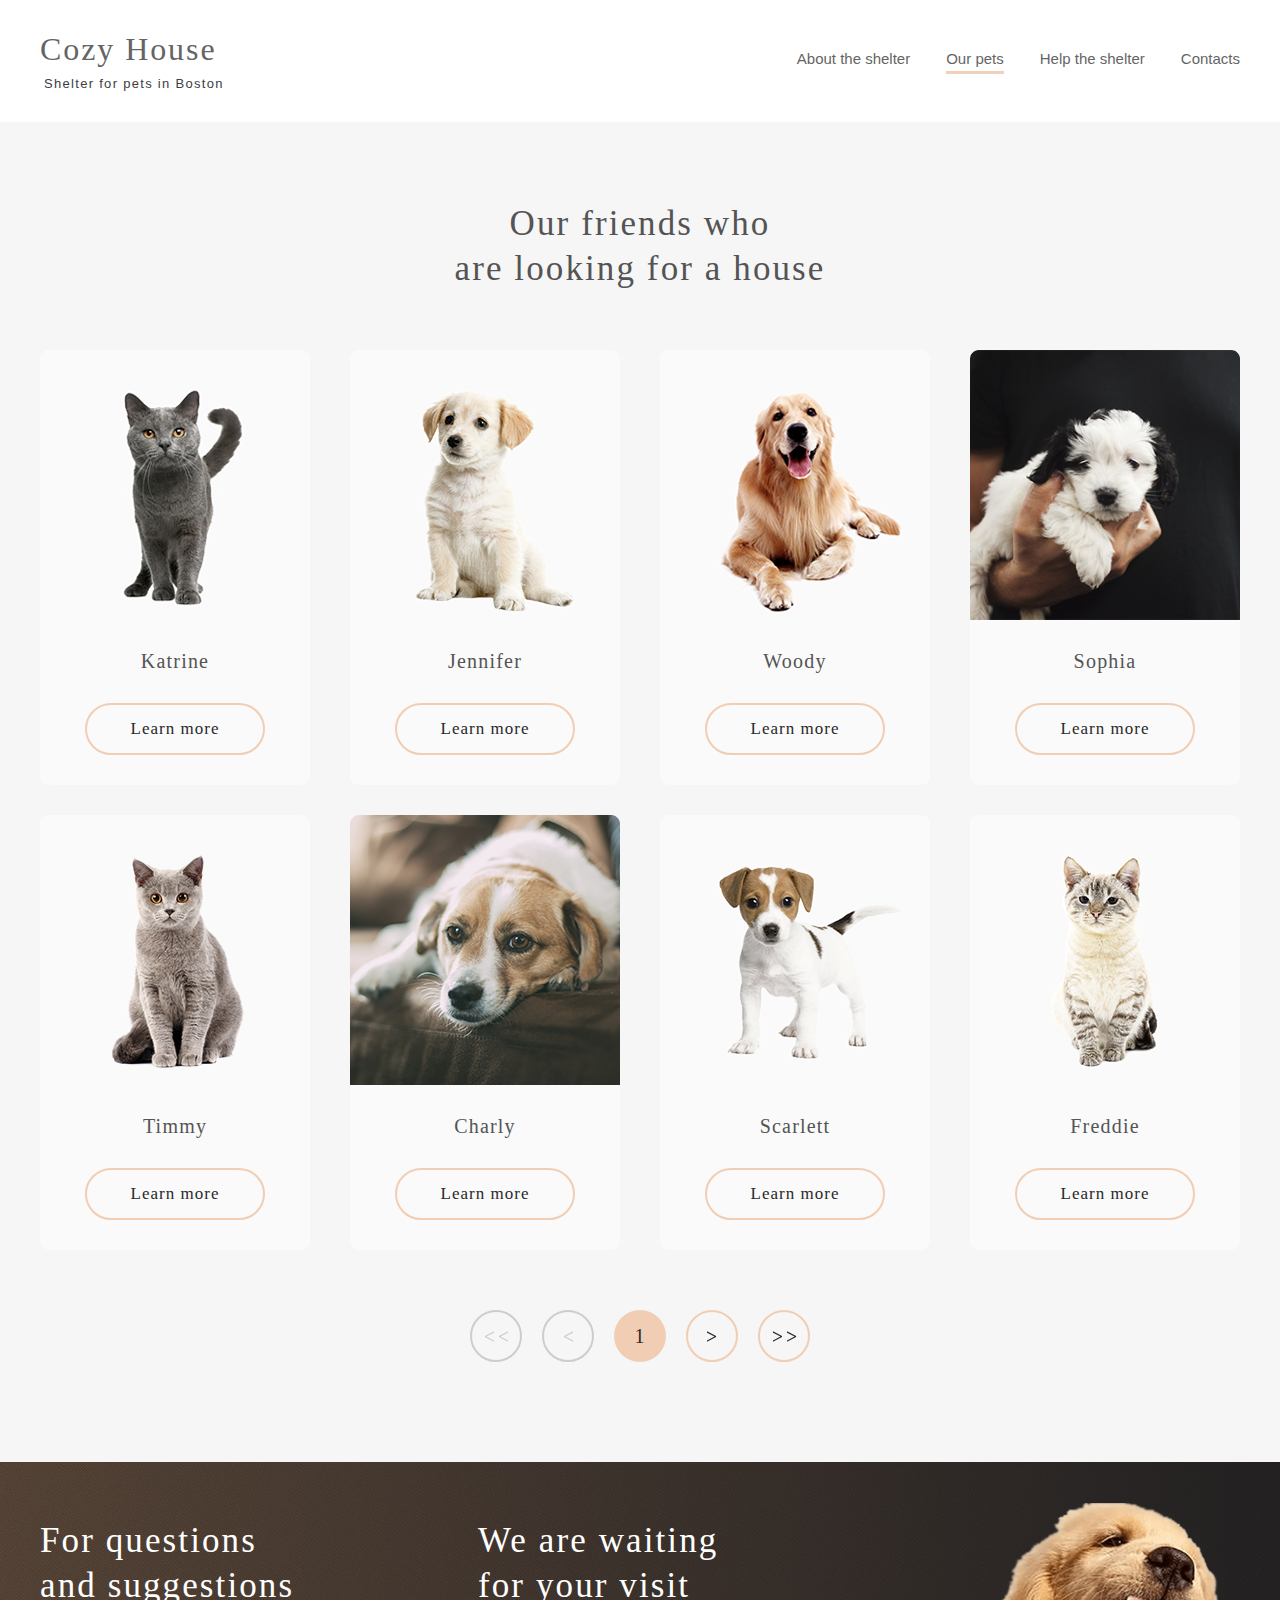
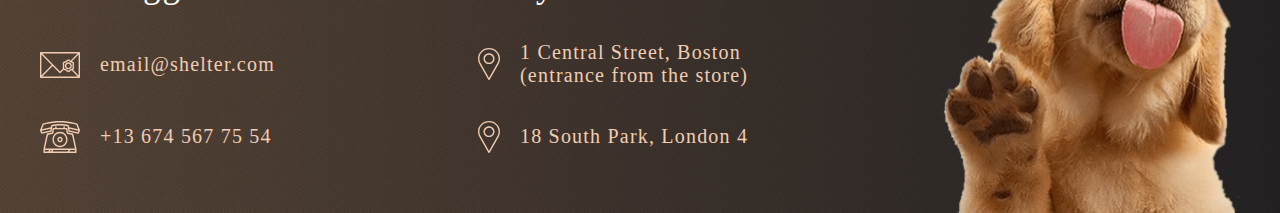
==== pages/pets/index.html @ 406ae47b "some commit" ====
<!DOCTYPE html>
<html lang="en">

<head>
	<meta charset="UTF-8">
	<meta http-equiv="X-UA-Compatible" content="IE=edge">
	<meta name="viewport" content="width=device-width, initial-scale=1.0">
	<title>shelter project</title>
	<link rel="shortcut icon" href="icon.ico" type="image/x-icon">
	<link rel="stylesheet" href="../main/css/clear.css">
	<link rel="stylesheet" href="../pets/css/style.css">
</head>

<body>

	<header>
		<section class="header">
			<div class="wrapper">
				<div class="toner"></div>
				<div class="header-content">
					<a class="header-logo" href="../main/index.html">
						<h1 class="header-title">Cozy House</h1>
						<p>Shelter for pets in Boston</p>
					</a>
					<nav class="header-nav">
						<ul class="nav-list">
							<li><a href="../main/index.html">About the shelter</a></li>
							<li class="active"><a href="#">Our pets</a></li>
							<li><a href="../main/index.html#help">Help the shelter</a></li>
							<li><a href="#footer">Contacts</a></li>
						</ul>
					</nav>
					<div class="header__burger">
						<span></span>
					</div>
				</div>
			</div>
		</section>
	</header>

	<main>
		<section class="friends">
			<div class="friends-wrapper">
				<h2>Our friends who</h2>
				<h2>are looking for a house</h2>
				<div class="friends-content">
					<div class="content-item">
						<img class="item-img" src="../../assets/images/png/page2/pets-katrine.png" alt="img">
						<p class="item-title">Katrine</p>
						<button class="item-button">Learn more</button>
					</div>
					<div class="content-item">
						<img class="item-img" src="../../assets/images/png/page2/pets-jennifer.png" alt="img">
						<p class="item-title">Jennifer</p>
						<button class="item-button">Learn more</button>
					</div>
					<div class="content-item">
						<img class="item-img" src="../../assets/images/png/page2/pets-woody.png" alt="img">
						<p class="item-title">Woody</p>
						<button class="item-button">Learn more</button>
					</div>
					<div class="content-item hidden-mobile">
						<img class="item-img" src="../../assets/images/png/page2/pets-sophia.png" alt="img">
						<p class="item-title">Sophia</p>
						<button class="item-button">Learn more</button>
					</div>
					<div class="content-item hidden-mobile">
						<img class="item-img" src="../../assets/images/png/page2/pets-timmy.png" alt="img">
						<p class="item-title">Timmy</p>
						<button class="item-button">Learn more</button>
					</div>
					<div class="content-item hidden-mobile">
						<img class="item-img" src="../../assets/images/png/page2/pets-charly.png" alt="img">
						<p class="item-title">Charly</p>
						<button class="item-button">Learn more</button>
					</div>
					<div class="content-item hidden">
						<img class="item-img" src="../../assets/images/png/page2/pets-scarlet.png" alt="img">
						<p class="item-title">Scarlett</p>
						<button class="item-button">Learn more</button>
					</div>
					<div class="content-item hidden">
						<img class="item-img" src="../../assets/images/png/page2/pets-freddie.png" alt="img">
						<p class="item-title">Freddie</p>
						<button class="item-button">Learn more</button>
					</div>
				</div>
				<div class="content-toggles">
					<div class="content-toggle-button btn-1"><img src="../../assets/icons/page2/2.svg" alt="img"></div>
					<div class="content-toggle-button btn-1"><img src="../../assets/icons/page2/1.svg" alt="img"></div>
					<div class="content-toggle-button btn-2">1</div>
					<div class="content-toggle-button btn-3"><img src="../../assets/icons/page2/4.svg" alt="img"></div>
					<div class="content-toggle-button btn-3"><img src="../../assets/icons/page2/3.svg" alt="img"></div>
				</div>
			</div>
		</section>
	</main>

	<footer id="footer">
		<div class="wrapper">
			<div class="footer-content">
				<div class="footer-item footer-left">
					<h3>For questions and suggestions</h3>
					<div class="mail">
						<a href="mailto:email@shelter.com">
							<svg width="40" height="32" viewBox="0 0 40 32" fill="none" xmlns="http://www.w3.org/2000/svg">
								<path
									d="M39.315 3H0.684964C0.5033 3 0.329077 3.07325 0.200621 3.20362C0.0721657 3.334 0 3.51084 0 3.69522V28.3048C0 28.4892 0.0721657 28.666 0.200621 28.7964C0.329077 28.9268 0.5033 29 0.684964 29H39.315C39.4967 29 39.6709 28.9268 39.7994 28.7964C39.9278 28.666 40 28.4892 40 28.3048V3.69522C40 3.51084 39.9278 3.334 39.7994 3.20362C39.6709 3.07325 39.4967 3 39.315 3ZM32.5774 18.0331C32.6846 18.5259 32.7954 19.0355 32.6513 19.2882C32.4966 19.5596 31.9966 19.7173 31.5131 19.8699C31.1316 19.9902 30.7373 20.1147 30.3857 20.3212C30.0461 20.5206 29.7523 20.8001 29.4683 21.0704C29.0772 21.4426 28.7079 21.794 28.374 21.794C28.04 21.794 27.6706 21.4425 27.2797 21.0704C26.9956 20.8001 26.7018 20.5205 26.3622 20.3212C26.0107 20.1147 25.6163 19.9903 25.2348 19.8699C24.7513 19.7173 24.2513 19.5596 24.0967 19.2882C23.9526 19.0355 24.0633 18.5259 24.1705 18.0331C24.2584 17.6285 24.3493 17.2103 24.3493 16.7821C24.3493 16.354 24.2584 15.9356 24.1705 15.5311C24.0633 15.0383 23.9526 14.5288 24.0967 14.2759C24.2513 14.0046 24.7513 13.8468 25.2348 13.6942C25.6163 13.5739 26.0107 13.4494 26.3622 13.243C26.7018 13.0435 26.9956 12.764 27.2797 12.4937C27.6706 12.1216 28.04 11.7701 28.374 11.7701C28.7079 11.7701 29.0773 12.1216 29.4683 12.4937C29.7523 12.764 30.0461 13.0435 30.3857 13.243C30.7373 13.4493 31.1316 13.5738 31.5131 13.6941C31.9966 13.8467 32.4966 14.0045 32.6512 14.2758C32.7954 14.5286 32.6846 15.0381 32.5774 15.5309C32.4895 15.9354 32.3986 16.3537 32.3986 16.7819C32.3986 17.2102 32.4895 17.6286 32.5774 18.0331ZM30.5975 11.6608C30.5345 11.6024 30.4705 11.5416 30.4053 11.4795C29.8904 10.9896 29.2497 10.3798 28.374 10.3798C27.4982 10.3798 26.8575 10.9896 26.3426 11.4795C26.1045 11.7061 25.8796 11.9201 25.6761 12.0396C25.4574 12.168 25.1518 12.2645 24.8281 12.3666C24.1276 12.5876 23.3336 12.8381 22.9109 13.5797C22.5001 14.3004 22.6768 15.1134 22.8328 15.8307C22.9081 16.1777 22.9794 16.5055 22.9794 16.7821C22.9794 17.0587 22.9081 17.3866 22.8328 17.7336C22.6975 18.3556 22.5473 19.0496 22.7775 19.693L19.9997 22.5464L2.32449 4.39044H37.6748L30.5975 11.6608ZM11.7007 16L1.36993 26.6116V5.38812L11.7007 16ZM12.6635 16.989L19.5124 24.0242C19.5761 24.0896 19.6519 24.1416 19.7356 24.177C19.8192 24.2125 19.9089 24.2308 19.9996 24.2308C20.0902 24.2308 20.18 24.2125 20.2636 24.177C20.3472 24.1416 20.4231 24.0896 20.4868 24.0242L23.6841 20.7398C24.044 20.9494 24.4495 21.0781 24.8281 21.1976C25.1518 21.2997 25.4575 21.3962 25.6761 21.5245C25.8796 21.644 26.1044 21.8581 26.3426 22.0846C26.8575 22.5746 27.4982 23.1844 28.374 23.1844C29.2496 23.1844 29.8904 22.5746 30.4053 22.0846C30.6434 21.858 30.8682 21.644 31.0718 21.5244C31.2043 21.4466 31.3691 21.3806 31.5502 21.3179L37.675 27.6094H2.32431L12.6635 16.989ZM32.9664 20.7946C33.3117 20.6108 33.6223 20.3612 33.8371 19.9846C34.2479 19.2639 34.0711 18.4508 33.9151 17.7336C33.8398 17.3866 33.7686 17.0587 33.7686 16.7821C33.7686 16.5055 33.8398 16.1777 33.9151 15.8307C34.0711 15.1134 34.2479 14.3005 33.837 13.5797C33.4142 12.8381 32.6203 12.5876 31.9197 12.3666L31.8559 12.3463L38.6301 5.38738V26.6122L32.9664 20.7946Z"
									fill="#F1CDB3" />
								<path
									d="M28.374 13.2424C26.451 13.2424 24.8865 14.8302 24.8865 16.782C24.8865 18.7337 26.451 20.3215 28.374 20.3215C30.297 20.3215 31.8614 18.7337 31.8614 16.782C31.8614 14.8302 30.2969 13.2424 28.374 13.2424ZM28.374 18.9311C27.2064 18.9311 26.2564 17.967 26.2564 16.782C26.2564 15.5969 27.2063 14.6328 28.374 14.6328C29.5416 14.6328 30.4915 15.5969 30.4915 16.782C30.4915 17.967 29.5415 18.9311 28.374 18.9311Z"
									fill="#F1CDB3" />
							</svg>
							<p>email@shelter.com</p>
						</a>
					</div>
					<div class="phone">
						<a href="tel:+136745677554">
							<svg width="40" height="32" viewBox="0 0 40 32" fill="none" xmlns="http://www.w3.org/2000/svg">
								<path
									d="M39.9461 8.89543L37.5102 2.9049C37.4685 2.80251 37.4043 2.71139 37.3226 2.63868C37.2408 2.56598 37.1437 2.51367 37.0389 2.48585L34.111 1.70799C25.5388 -0.569376 14.4609 -0.569281 5.88906 1.70799L2.96105 2.48585C2.85626 2.51367 2.75918 2.56598 2.67743 2.63868C2.59568 2.71139 2.53147 2.80251 2.48984 2.9049L0.0539764 8.89543C-0.0131281 9.06038 -0.0178273 9.24503 0.0407965 9.41333L1.01509 12.2089C1.07166 12.3713 1.18339 12.5075 1.32986 12.5925C1.47633 12.6775 1.64776 12.7056 1.8128 12.6717L11.0692 10.7747C11.2084 10.7462 11.3359 10.675 11.4348 10.5706C11.5337 10.4661 11.5993 10.3334 11.623 10.19L12.4245 5.32594C16.8365 4.18994 23.1635 4.18994 27.5753 5.32594L28.3769 10.19C28.4006 10.3335 28.4662 10.4663 28.5651 10.5707C28.664 10.6751 28.7915 10.7463 28.9307 10.7748L38.187 12.6718C38.3521 12.7056 38.5234 12.6774 38.6699 12.5924C38.8164 12.5075 38.9281 12.3714 38.9848 12.209L39.9592 9.41343C40.0178 9.2451 40.0131 9.06043 39.9461 8.89543ZM2.13193 11.1412L1.63183 9.70624L10.5973 7.78606L10.321 9.46295L2.13193 11.1412ZM11.6222 4.0568C11.4935 4.09314 11.3777 4.16636 11.2883 4.26784C11.1989 4.36933 11.1396 4.49486 11.1174 4.62969L10.848 6.26453L1.85991 8.1896L3.65015 3.78707L6.2409 3.09877C14.5991 0.878304 25.4007 0.878208 33.7593 3.09877L36.35 3.78707L38.1403 8.1896L29.1522 6.26453L28.8828 4.62969C28.8606 4.49487 28.8013 4.36936 28.7119 4.26788C28.6224 4.1664 28.5066 4.09318 28.378 4.0568C23.6016 2.70615 16.3984 2.70615 11.6222 4.0568ZM37.8681 11.1412L29.6792 9.46295L29.4028 7.78606L38.3682 9.70624L37.8681 11.1412Z"
									fill="#F1CDB3" />
								<path
									d="M33.2901 13.1186C33.261 12.9842 33.1948 12.8612 33.0995 12.7643C33.0041 12.6673 32.8836 12.6005 32.7522 12.5717L27.9776 11.526L27.3764 7.51395C27.351 7.34431 27.2672 7.18959 27.1401 7.07781C27.013 6.96603 26.851 6.90458 26.6835 6.90458H24.814V5.96398C24.814 5.56724 24.5002 5.2456 24.1129 5.2456C23.7257 5.2456 23.4119 5.56724 23.4119 5.96398V6.90458H16.5882V5.96398C16.5882 5.56724 16.2744 5.2456 15.8871 5.2456C15.4999 5.2456 15.1861 5.56724 15.1861 5.96398V6.90458H13.3166C13.1491 6.90458 12.9871 6.96603 12.86 7.07781C12.7329 7.18959 12.6491 7.34431 12.6237 7.51395L12.0224 11.526L7.24791 12.5717C7.11654 12.6005 6.996 12.6673 6.90063 12.7643C6.80527 12.8612 6.73908 12.9842 6.70996 13.1186L3.46796 28.0878C3.45692 28.1389 3.45134 28.1911 3.45132 28.2434V31.2816C3.45132 31.4721 3.52519 31.6549 3.65666 31.7896C3.78814 31.9243 3.96645 32 4.15239 32H35.8477C36.0336 32 36.212 31.9243 36.3434 31.7896C36.4749 31.6549 36.5488 31.4721 36.5488 31.2816V28.2434C36.5488 28.1911 36.5432 28.1389 36.5321 28.0878L33.2901 13.1186ZM7.98131 13.8802L12.7885 12.8273C12.9276 12.7968 13.0544 12.7238 13.152 12.6178C13.2496 12.5118 13.3134 12.3779 13.335 12.2338L13.9183 8.34134H26.0819L26.6651 12.2338C26.6867 12.3779 26.7505 12.5118 26.8481 12.6178C26.9457 12.7238 27.0725 12.7968 27.2115 12.8273L32.0189 13.8802L34.9741 27.5251H5.0261L7.98131 13.8802ZM11.7966 28.9618L10.8935 30.5632H9.82782L10.7309 28.9618H11.7966ZM13.416 28.9618H28.6721L27.769 30.5632H12.513L13.416 28.9618ZM4.85345 28.9618H9.11142L8.20836 30.5632H4.85345V28.9618ZM29.3885 30.5632L30.2916 28.9618H35.1466V30.5632H29.3885Z"
									fill="#F1CDB3" />
								<path
									d="M20 26.1606C24.1492 26.1606 27.5248 22.7016 27.5248 18.45C27.5248 14.1983 24.1492 10.7393 20 10.7393C15.8509 10.7393 12.4753 14.1983 12.4753 18.45C12.4753 22.7016 15.8509 26.1606 20 26.1606ZM20 12.1761C23.3761 12.1761 26.1227 14.9905 26.1227 18.45C26.1227 21.9094 23.3761 24.7238 20 24.7238C16.624 24.7238 13.8774 21.9094 13.8774 18.45C13.8774 14.9905 16.624 12.1761 20 12.1761Z"
									fill="#F1CDB3" />
								<path
									d="M20 21.1847C21.4717 21.1847 22.6691 19.9578 22.6691 18.4497C22.6691 16.9416 21.4717 15.7147 20 15.7147C18.5283 15.7147 17.3309 16.9416 17.3309 18.4497C17.3309 19.9578 18.5283 21.1847 20 21.1847ZM20 17.1514C20.6987 17.1514 21.267 17.7338 21.267 18.4497C21.267 19.1656 20.6987 19.7479 20 19.7479C19.3014 19.7479 18.733 19.1656 18.733 18.4497C18.733 17.7339 19.3014 17.1514 20 17.1514Z"
									fill="#F1CDB3" />
							</svg>
							<p>+13 674 567 75 54</p>
						</a>
					</div>
				</div>
				<div class="footer-item footer-center">
					<h3>We are waiting for your visit</h3>
					<div class="adress first-adress">
						<a href="https://goo.gl/maps/bBM3TouuDz5bavng9" target="_blank">
							<svg width="22" height="32" viewBox="0 0 22 32" fill="none" xmlns="http://www.w3.org/2000/svg">
								<path
									d="M11 0C4.93475 0 3.05176e-05 4.78519 3.05176e-05 10.6667C3.05176e-05 12.4323 0.455262 14.1829 1.32067 15.7357L10.3985 31.6562C10.5193 31.8685 10.7496 32 11 32C11.2504 32 11.4807 31.8685 11.6016 31.6562L20.6827 15.7304C21.5448 14.1829 22 12.4323 22 10.6666C22 4.78519 17.0653 0 11 0ZM19.4762 15.0905L11 29.9557L2.52717 15.0964C1.7732 13.7435 1.37507 12.2116 1.37507 10.6667C1.37507 5.52019 5.69278 1.33337 11 1.33337C16.3073 1.33337 20.625 5.52025 20.625 10.6667C20.625 12.2116 20.2269 13.7435 19.4762 15.0905Z"
									fill="#F1CDB3" />
								<path
									d="M11 5.33329C7.9674 5.33329 5.50008 7.72585 5.50008 10.6666C5.50008 13.6074 7.9674 16 11 16C14.0327 16 16.5 13.6074 16.5 10.6667C16.5 7.72592 14.0327 5.33329 11 5.33329ZM11 14.6667C8.72537 14.6667 6.87505 12.8724 6.87505 10.6667C6.87505 8.46092 8.72537 6.66667 11 6.66667C13.2747 6.66667 15.125 8.46092 15.125 10.6667C15.125 12.8724 13.2747 14.6667 11 14.6667Z"
									fill="#F1CDB3" />
							</svg>
							<p>1 Central Street, Boston (entrance from the store)</p>
						</a>
					</div>
					<div class="adress second-adress">
						<a href="https://goo.gl/maps/tDgcEADtXnwRZYAf9" target="_blank">
							<svg width="22" height="32" viewBox="0 0 22 32" fill="none" xmlns="http://www.w3.org/2000/svg">
								<path
									d="M11 0C4.93475 0 3.05176e-05 4.78519 3.05176e-05 10.6667C3.05176e-05 12.4323 0.455262 14.1829 1.32067 15.7357L10.3985 31.6562C10.5193 31.8685 10.7496 32 11 32C11.2504 32 11.4807 31.8685 11.6016 31.6562L20.6827 15.7304C21.5448 14.1829 22 12.4323 22 10.6666C22 4.78519 17.0653 0 11 0ZM19.4762 15.0905L11 29.9557L2.52717 15.0964C1.7732 13.7435 1.37507 12.2116 1.37507 10.6667C1.37507 5.52019 5.69278 1.33337 11 1.33337C16.3073 1.33337 20.625 5.52025 20.625 10.6667C20.625 12.2116 20.2269 13.7435 19.4762 15.0905Z"
									fill="#F1CDB3" />
								<path
									d="M11 5.33329C7.9674 5.33329 5.50008 7.72585 5.50008 10.6666C5.50008 13.6074 7.9674 16 11 16C14.0327 16 16.5 13.6074 16.5 10.6667C16.5 7.72592 14.0327 5.33329 11 5.33329ZM11 14.6667C8.72537 14.6667 6.87505 12.8724 6.87505 10.6667C6.87505 8.46092 8.72537 6.66667 11 6.66667C13.2747 6.66667 15.125 8.46092 15.125 10.6667C15.125 12.8724 13.2747 14.6667 11 14.6667Z"
									fill="#F1CDB3" />
							</svg>
							<p>18 South Park, London 4</p>
						</a>
					</div>
				</div>
				<div class="footer-item footer-right">
					<img src="../../assets/images/png/page1/footer-puppy.png" alt="img">
				</div>
			</div>
		</div>
	</footer>

	<script src="../pets/js/burger2.js"></script>
</body>

</html>
---- pages/main/css/clear.css ----
/*Обнуление*/
*{
	padding: 0;
	margin: 0;
	border: 0;
}
*,*:before,*:after{
	-moz-box-sizing: border-box;
	-webkit-box-sizing: border-box;
	box-sizing: border-box;
}
:focus,:active{outline: none;}
a:focus,a:active{outline: none;}

nav,footer,header,aside{display: block;}

html,body{
	height: 100%;
	width: 100%;
	font-size: 100%;
	line-height: 1;
	font-size: 14px;
	-ms-text-size-adjust: 100%;
	-moz-text-size-adjust: 100%;
	-webkit-text-size-adjust: 100%;
}
input,button,textarea{font-family:inherit;}

input::-ms-clear{display: none;}
button{cursor: pointer;}
button::-moz-focus-inner {padding:0;border:0;}
a, a:visited{text-decoration: none; color: inherit;}
a:hover{text-decoration: none;}
ul li{list-style: none;}
img{vertical-align: top;}

h1,h2,h3,h4,h5,h6{font-size:inherit;font-weight: 400;}
/*--------------------*/
---- pages/pets/css/style.css ----
@import url("../../main/css/variable.css");
html {
	scroll-behavior: smooth;
}
body {
	max-width: 1280px;
	margin: 0 auto;
	font-family: var(--font2);
}
.overflow {
	overflow: hidden;
}
h1,
h2,
h3 {
	font-family: var(--font1);
	transition: all ease-in-out 0.3s;
}
h1 {
	font-size: 32px;
	line-height: 113%;
	letter-spacing: 0.06em;
	color: var(--color-dark-l);
	padding-bottom: 9px;
}
h2:first-child {
	padding: 80px 0 0 0;
}
h2 {
	font-size: 35px;
	line-height: 129%;
	letter-spacing: 0.06em;
	color: var(--color-dark-l);
	max-width: 400px;
	margin: 0 auto;	
	text-align: center;
}
h3 {
	font-size: 35px;
	line-height: 128%;
	letter-spacing: 0.06em;
	color: var(--color-dark-l);
}
@media (max-width: 767px) {
	h3 {		
		font-size: calc(25px + 5 * ((100vw - 320px) / (768 - 320)));	
		font-weight: 400;		
		line-height: 130%;		
		text-align: center;
		letter-spacing: 0.06em;	
	}
}
.item-button {
	font-family: var(--font1);
	font-size: 17px;
	line-height: 130%;
	letter-spacing: 0.06em;	
	height: 52px;
	color: var(--color-dark-3xl);
	border: 2px solid var(--color-primary);
	border-radius: 100px;
	padding: 0 43px;
	background-color: var(--color-light-s);	
	transition: all ease-in-out 0.3s;
}
.content-item:hover .item-button, .btn-3:Hover {
	border-color: var(--color-primary-light);
	background: var(--color-primary-light);
	transition: all ease-in-out 0.3s;
}
.wrapper {
	max-width: 1200px;
	margin: 0 auto;
}
main {
	margin-top: 121px;
}

/***************************/
/********* header **********/
/***************************/

.header {
	background-color: var(--color-light-xl);
	padding: 31px 40px;
	position: fixed;
	top: 0;
	max-width: 1280px;	
	width: 100%;
	z-index: 100;
	opacity: 0.9;
}
.header-logo:hover h1, .header-logo:hover p {
	color: #f1cdb3;
	transition: all ease-in-out 0.3s;
}
.header p {
	font-family: var(--font2);
	font-size: 13px;
	line-height: 15px;
	letter-spacing: 0.1em;
	color: var(--color-dark-3xl);
	padding-left: 4px;
	transition: all ease-in-out 0.3s;
}
.header-content {
	display: flex;
	justify-content: space-between;
	align-items: center;
}
nav {
	padding-bottom: 5px;	
}
.nav-list {
	display: flex;
	align-items: flex-start;
	justify-content: center;
}
.nav-list li {
	margin-left: 36px;
	align-self: flex-start;
}
.nav-list li.active a {
	border-bottom: 3px solid var(--color-primary);
	padding-bottom: 4px;
}
.nav-list a {
	font-family: var(--font2);
	font-size: 15px;
	line-height: 160%;
	color: var(--color-dark-l);	
	position: relative;
}
.nav-list li:hover a {
	color: var(--color-dark-3xl);	
}
.nav-list a:after {
	content: "";
   display: block;
   position: absolute;
   right: 0;
   top: -3px;
   width: 0;
    height: 2px; /* Высота линии */
   background-color: var(--color-primary); /* Цвет подчеркивания при исчезании линии*/
   transition: width 0.5s; /* Время эффекта */
}
.nav-list a:hover:after {
	content: "";
   width: 100%;
   display: block;
   position: absolute;
   left: 0;
   top: -3px;
   height: 2px; /* Высота линии */
   background-color: var(--color-primary); /* Цвет подчеркивания при появлении линии*/
   transition: width 0.5s;  /* Время эффекта */
}
.header__burger {
	display: none;
}

@media (max-width: 900px) {
	.header {		
		padding: 30px 30px 30px 30px;
	}
}
@media (max-width: 767px) {
	.header {		
		padding: 30px 53px 60px 30px;
	}
	.header-logo {
		position: relative;
		z-index: 10;
		padding-left: 16.7%;
	}
	.header-nav {
		display: block;
		position: absolute;
		top: 0;
		right: -110vw;
		width: 320px;
		height: 100vh;		
		background: var(--color-dark-3xl);
		padding: 153px 0 0 126px;
		transition: top 0.7s, right 0.7s;
		padding: 0;
	}
	.nav-list {
		display: flex;
		flex-direction: column;
		justify-content: center;
		align-items: center;
		width: 320px;
		background: var(--color-dark-3xl);
		padding-top: calc(50vh - 204.5px);
	}
	.nav-list li {
		margin: 20px 0;
		align-self: center;	
	}
	.nav-list li.active a {			
		padding-bottom: 6px;
	}
	.nav-list a {
		font-size: 32px;
		line-height: 163%;
		color: var(--color-light-s);
		text-align: center;
	}
	.header-nav.active {
		display: block;
		position: fixed;
		top: 0;
		right: 0;			
		transition: top 0.7s, right 0.7s;
		z-index: 3;
	}
	.header__burger {
		display: block;
		position: relative;
		width: 50px;
		height: 28px;		
		z-index: 4;
		transition: 0.7s;	
	}
	.header__burger span {
		position: absolute;
		background-color: var(--color-dark);
		width: calc(30px + 20 * ((100vw - 320px) / (768 - 320)));
		height: 2px;
		left: 0;
		top: 13px;
		transition: 0.7s;
	}
	.header__burger::before,
	.header__burger::after {
		content: "";
		background-color: var(--color-dark);
		position: absolute;
		width: calc(30px + 20 * ((100vw - 320px) / (768 - 320)));		
		height: 2px;
		left: 0;
		transition: 0.7s;
	}
	.header__burger::before {
		top: 3px;
	}
	.header__burger::after {
		bottom: 3px;
	}
	.header__burger.active {
		transform: translate(-11px, -9px) rotate(270deg);	
		transition: 0.7s;			
	}
	.header__burger.active.header__burger span,
	.header__burger.active.header__burger::before,
	.header__burger.active.header__burger::after {
		background-color: white;	
	}
	.header-logo.active h1,
	.header-logo.active p {
		color: white;	
	}
	.toner {
		content: '';
		position: absolute;
		top: 0;
		left: -110vw;
		width: 100vw;
		height: 100%;
		background: var(--color-toner);
		z-index: 2;		
		transition: 0.7s;
	}
	.toner.active {			
		left: 0;
		width: 100vw;
		height: 1000vh;
		background: var(--color-toner);
		z-index: 2;			
		transition: 0.7s;
	}
}
@media (max-width: 450px) {
	.header {		
		padding: 0;
	}
	.header-content {
		padding: 30px 33px 30px 10px;		
	}
	.header-logo {
		padding-left: 16.7%;
	}
}
@media (max-width: 360px) {	
	.header-logo {
		padding-left: 0;		
	}
}

/***************************/
/********* friends *********/
/***************************/

.friends {
	background-color: var(--color-light-l);	
	padding-bottom: 100px;
}
.friends-content {
	display: flex;
	justify-content: center;
	align-items: center;
	flex-wrap: wrap;
	padding-top: 44px;	
}
.content-item {
	background-color: var(--color-light-s);
	margin: 15px 20px;
	border-radius: 9px;
	display: flex;
	flex-direction: column;
	align-items: center;
	justify-content: space-between;
	padding-bottom: 30px;
	transition: all ease-in-out 0.3s;	
}
.content-item:hover {
	cursor: pointer;
	transition: all ease-in-out 0.3s;
}
.content-item:hover {
	-webkit-filter: invert(5%);
	        filter: invert(5%);
	transition: all ease-in-out 0.3s;
}
.item-title {
	font-family: var(--font1);	
	font-size: 20px;
	line-height: 23px;	
	letter-spacing: 0.06em;
	color: var(--color-dark-l);
	margin: 30px 0;
}
.content-toggles {
	display: flex;
	justify-content: center;
	align-items: center;
	padding-top: 45px;
}
.content-toggle-button {
	width: 52px;
	height: 52px;	
	display: flex;
	justify-content: center;
	align-items: center;
	margin: 0 10px;	
	border-radius: 100px;
	font-family: var(--font1);	
	font-size: 20px;
	line-height: 115%;	
	letter-spacing: 0.06em;
	color: var(--color-dark-3xl);
}
.btn-1 {
	border: 2px solid var(--color-dark-s);
}
.btn-2 {
	background: var(--color-primary);	
}
.btn-3 {
	border: 2px solid var(--color-primary);
}
.btn-3:hover {
	cursor: pointer;
}

@media (max-width: 900px) {
	.friends {			
		padding-bottom: 76px;
	}
	.friends-content {
		padding-top: 14px;	
	}
	.content-item.hidden {
		display: none;
	}
	.content-toggles {		
		padding-top: 25px;
	}
}
@media (max-width: 767px) {	
	.friends {			
		padding: 41px 0 42px;
	}
	.content-item.hidden, .hidden-mobile {
		display: none;
	}	
	h2:first-child, h2 {
		padding: 0;
		font-size: 25px;
		line-height: 129%;
	}	
	.friends-content {
		padding-top: 26px;	
	}
	.item-button {			
		line-height: 284%;
	}
	.content-toggles {
		padding-top: 27.5px;
	}
	.content-toggle-button {		
		margin: 0 5px;			
	}
}

/***************************/
/********** footer *********/
/***************************/

footer {
	background: url(../../../assets/images/png/page1/noise_transparent.png), linear-gradient(to right, #5b483a, #262425);
	padding: 41px 40px 0 40px;
}
.footer-content {
	display: flex;
	justify-content: space-between;
	align-items: flex-start;
}
.footer-content h3 {
	color: var(--color-light-xl);
	padding-top: 16px;
	max-width: 280px;
}
.footer-item:nth-child(2) {
	margin-left: -9px;
}
.mail a {
	display: flex;
	justify-content: flex-start;
	align-items: center;
	padding: 40px 0 40px 0;
}
.phone a {
	display: flex;
	justify-content: flex-start;
	align-items: center;
}
.mail p,
.phone p {
	padding-left: 20px;
	color: var(--color-primary);
	font-family: var(--font1);
	font-size: 20px;
	line-height: 115%;
	letter-spacing: 0.06em;
}
.adress a{
	display: flex;
	justify-content: flex-start;
	align-items: center;
}
.adress.first-adress {
	padding: 32px 0 34px 0;
}
.adress p {
	padding-left: 20px;
	color: var(--color-primary);
	font-family: var(--font1);
	font-size: 20px;
	line-height: 115%;
	letter-spacing: 0.06em;
	max-width: 273px;
}
#footer a:hover svg path, #footer a:hover p {
	color: #eca55e;
	fill: #eca55e;
	transition: all ease-in-out 0.3s;
}

@media (max-width: 1100px) {
	footer {		
		padding: 15px 64px 0 64px;
	}
	.footer-content {
		display: flex;
		flex-wrap: wrap;
		justify-content: space-between;
		align-items: center;
	}
	.footer-item:nth-child(2) {
		margin: 0;
	}
	.footer-item {
		flex: 0 1 302px;
		display: flex;
		flex-direction: column;
		justify-content: center;
		align-items: flex-start;
	}
	.footer-right {
		display: block;
		margin: 0 auto;
		margin-top: 64px;
	}
	.adress.first-adress {
		padding: 32px 0 33px 0;
	}
}
@media (max-width: 767px) {
	footer {		
		padding: 15px 20px 0 20px;
	}
	.footer-item {		
		align-items: center;
	}
	
}
@media (max-width: 670px) {
	footer {		
		padding: 30px 10px 0 10px;
	} 
	.footer-content, .footer-center {		
		flex-direction: column;
		justify-content: center;	
		align-items: center;	
		flex-wrap: nowrap;	
	}
	.footer-item {
		flex: 0 1 auto;
	}
	.footer-content h3 {
		padding: 0 10px;		
		max-width: 100%;
	}
	.footer-left {
		margin-bottom: 39px;
	}
	.mail a, .phone a {		
		justify-content: center;		
	}	
	.mail a {
		padding-top: 40px;
	}
	.adress.first-adress {
		padding: 39px 0 40px 0;
	}
	.footer-right {		
		margin: 40px 0 0 0;
		padding: 0 20px;
	}
	.footer-right img{			
		width: 100%;
		height: auto;
	}
}
@media (max-width: 320px) {
	footer h3 {
		line-height: 128%;
	}
	.footer-content, .footer-center {					
		align-items: flex-start;				
	}
	.footer-left {
		margin-bottom: 40px;
	}
	.adress.first-adress {
		padding: 40px 0 39px 0;
	}
	.footer-right {		
		margin: 41px 0 0 0;		
	}
}
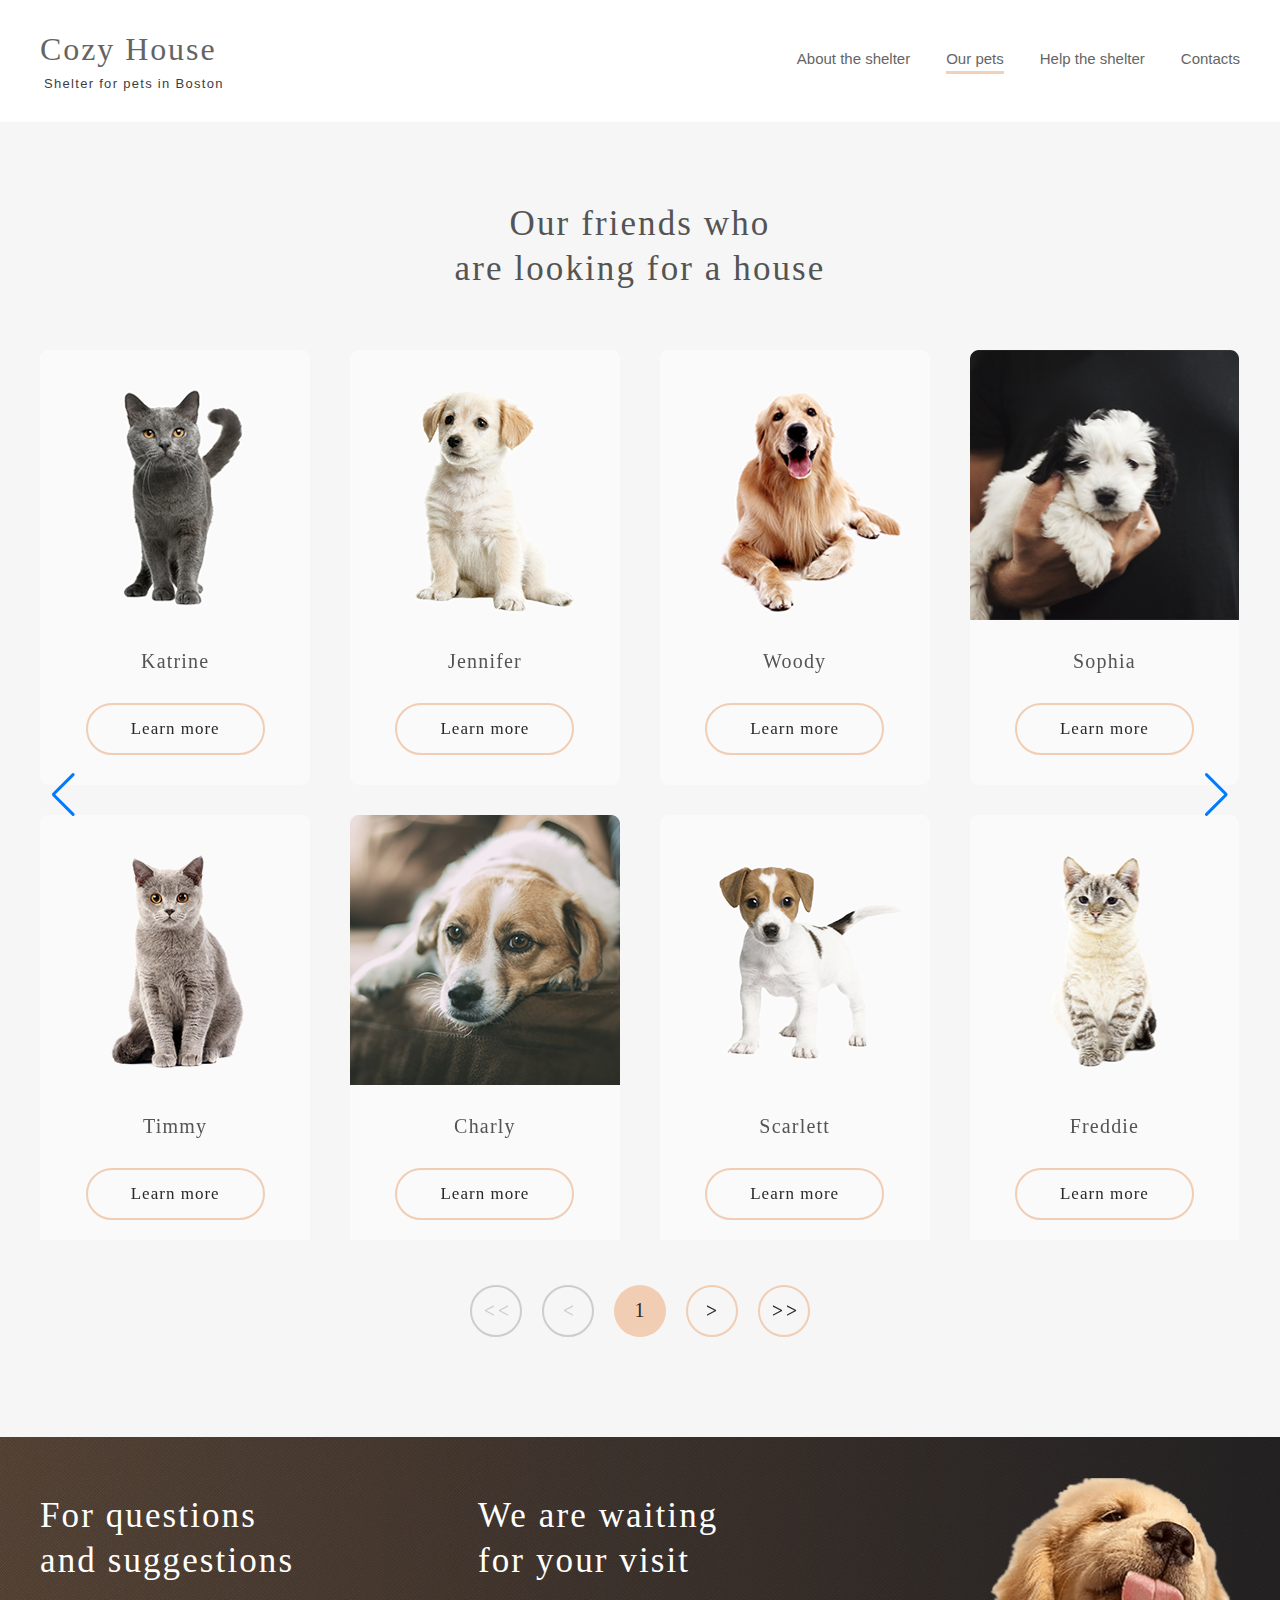
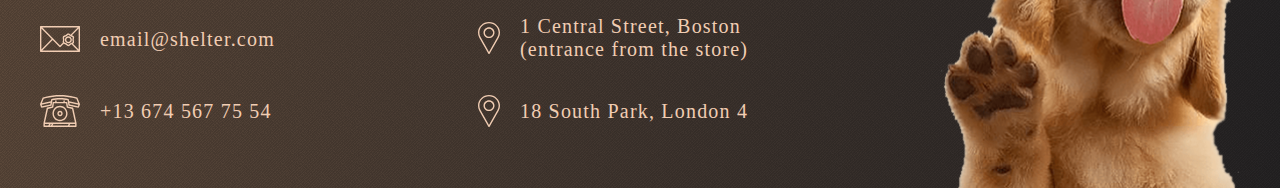
==== commit 95870ac8: "some commit" ====
--- a/pages/pets/index.html
+++ b/pages/pets/index.html
@@ -5,8 +5,9 @@
 	<meta charset="UTF-8">
 	<meta http-equiv="X-UA-Compatible" content="IE=edge">
 	<meta name="viewport" content="width=device-width, initial-scale=1.0">
-	<title>shelter project</title>
+	<title>shelter-project pets</title>
 	<link rel="shortcut icon" href="icon.ico" type="image/x-icon">
+	<link rel="stylesheet" href="https://unpkg.com/swiper@8/swiper-bundle.min.css" />
 	<link rel="stylesheet" href="../main/css/clear.css">
 	<link rel="stylesheet" href="../pets/css/style.css">
 </head>
@@ -26,8 +27,8 @@
 						<ul class="nav-list">
 							<li><a href="../main/index.html">About the shelter</a></li>
 							<li class="active"><a href="#">Our pets</a></li>
-							<li><a href="../main/index.html#help">Help the shelter</a></li>
-							<li><a href="#footer">Contacts</a></li>
+							<li><a href="#">Help the shelter</a></li>
+							<li><a href="#">Contacts</a></li>
 						</ul>
 					</nav>
 					<div class="header__burger">
@@ -41,9 +42,28 @@
 	<main>
 		<section class="friends">
 			<div class="friends-wrapper">
-				<h2>Our friends who</h2>
-				<h2>are looking for a house</h2>
-				<div class="friends-content">
+				<div class="friends-title">
+					<h2>Our friends who</h2>
+					<h2>are looking for a house</h2>
+				</div>
+
+				<!-- Slider main container -->
+				<div class="swiper pets-swiper">
+					<!-- Additional required wrapper -->
+					<div class="swiper-wrapper">
+						<!-- Slides -->
+
+
+					</div>
+					<!-- If we need pagination -->
+					<div class="swiper-pagination"></div>
+					<!-- If we need navigation buttons -->
+					<div class="swiper-button-prev"></div>
+					<div class="swiper-button-next"></div>
+
+				</div>
+
+				<!-- <div class="friends-content">
 					<div class="content-item">
 						<img class="item-img" src="../../assets/images/png/page2/pets-katrine.png" alt="img">
 						<p class="item-title">Katrine</p>
@@ -84,7 +104,7 @@
 						<p class="item-title">Freddie</p>
 						<button class="item-button">Learn more</button>
 					</div>
-				</div>
+				</div> -->
 				<div class="content-toggles">
 					<div class="content-toggle-button btn-1"><img src="../../assets/icons/page2/2.svg" alt="img"></div>
 					<div class="content-toggle-button btn-1"><img src="../../assets/icons/page2/1.svg" alt="img"></div>
@@ -170,6 +190,9 @@
 		</div>
 	</footer>
 
+	<script src="../pets/js/friendsRender.js"></script>
+	<script src="https://unpkg.com/swiper@8/swiper-bundle.min.js"></script>
+	<script src="../pets/js/petsSlider.js"></script>
 	<script src="../pets/js/burger2.js"></script>
 </body>
 
--- a/pages/pets/css/style.css
+++ b/pages/pets/css/style.css
@@ -1,4 +1,7 @@
 @import url("../../main/css/variable.css");
+img {
+	max-width: 100%;
+}
 html {
 	scroll-behavior: smooth;
 }
@@ -91,7 +94,7 @@
 	opacity: 0.9;
 }
 .header-logo:hover h1, .header-logo:hover p {
-	color: #f1cdb3;
+	color: #fba566;
 	transition: all ease-in-out 0.3s;
 }
 .header p {
@@ -307,6 +310,9 @@
 	background-color: var(--color-light-l);	
 	padding-bottom: 100px;
 }
+.friends-title {
+	padding-bottom: 59px;
+}
 .friends-content {
 	display: flex;
 	justify-content: center;
@@ -315,15 +321,15 @@
 	padding-top: 44px;	
 }
 .content-item {
-	background-color: var(--color-light-s);
-	margin: 15px 20px;
+	background-color: var(--color-light-s);	
 	border-radius: 9px;
 	display: flex;
 	flex-direction: column;
 	align-items: center;
-	justify-content: space-between;
-	padding-bottom: 30px;
+	justify-content: space-between;	
+	margin-bottom: -10px;
 	transition: all ease-in-out 0.3s;	
+
 }
 .content-item:hover {
 	cursor: pointer;
@@ -331,7 +337,7 @@
 }
 .content-item:hover {
 	-webkit-filter: invert(5%);
-	        filter: invert(5%);
+	filter: invert(5%);
 	transition: all ease-in-out 0.3s;
 }
 .item-title {
@@ -342,6 +348,13 @@
 	color: var(--color-dark-l);
 	margin: 30px 0;
 }
+.item-button {
+	margin-bottom: 30px;
+}
+.swiper {
+	width: 93.7%;
+}
+
 .content-toggles {
 	display: flex;
 	justify-content: center;
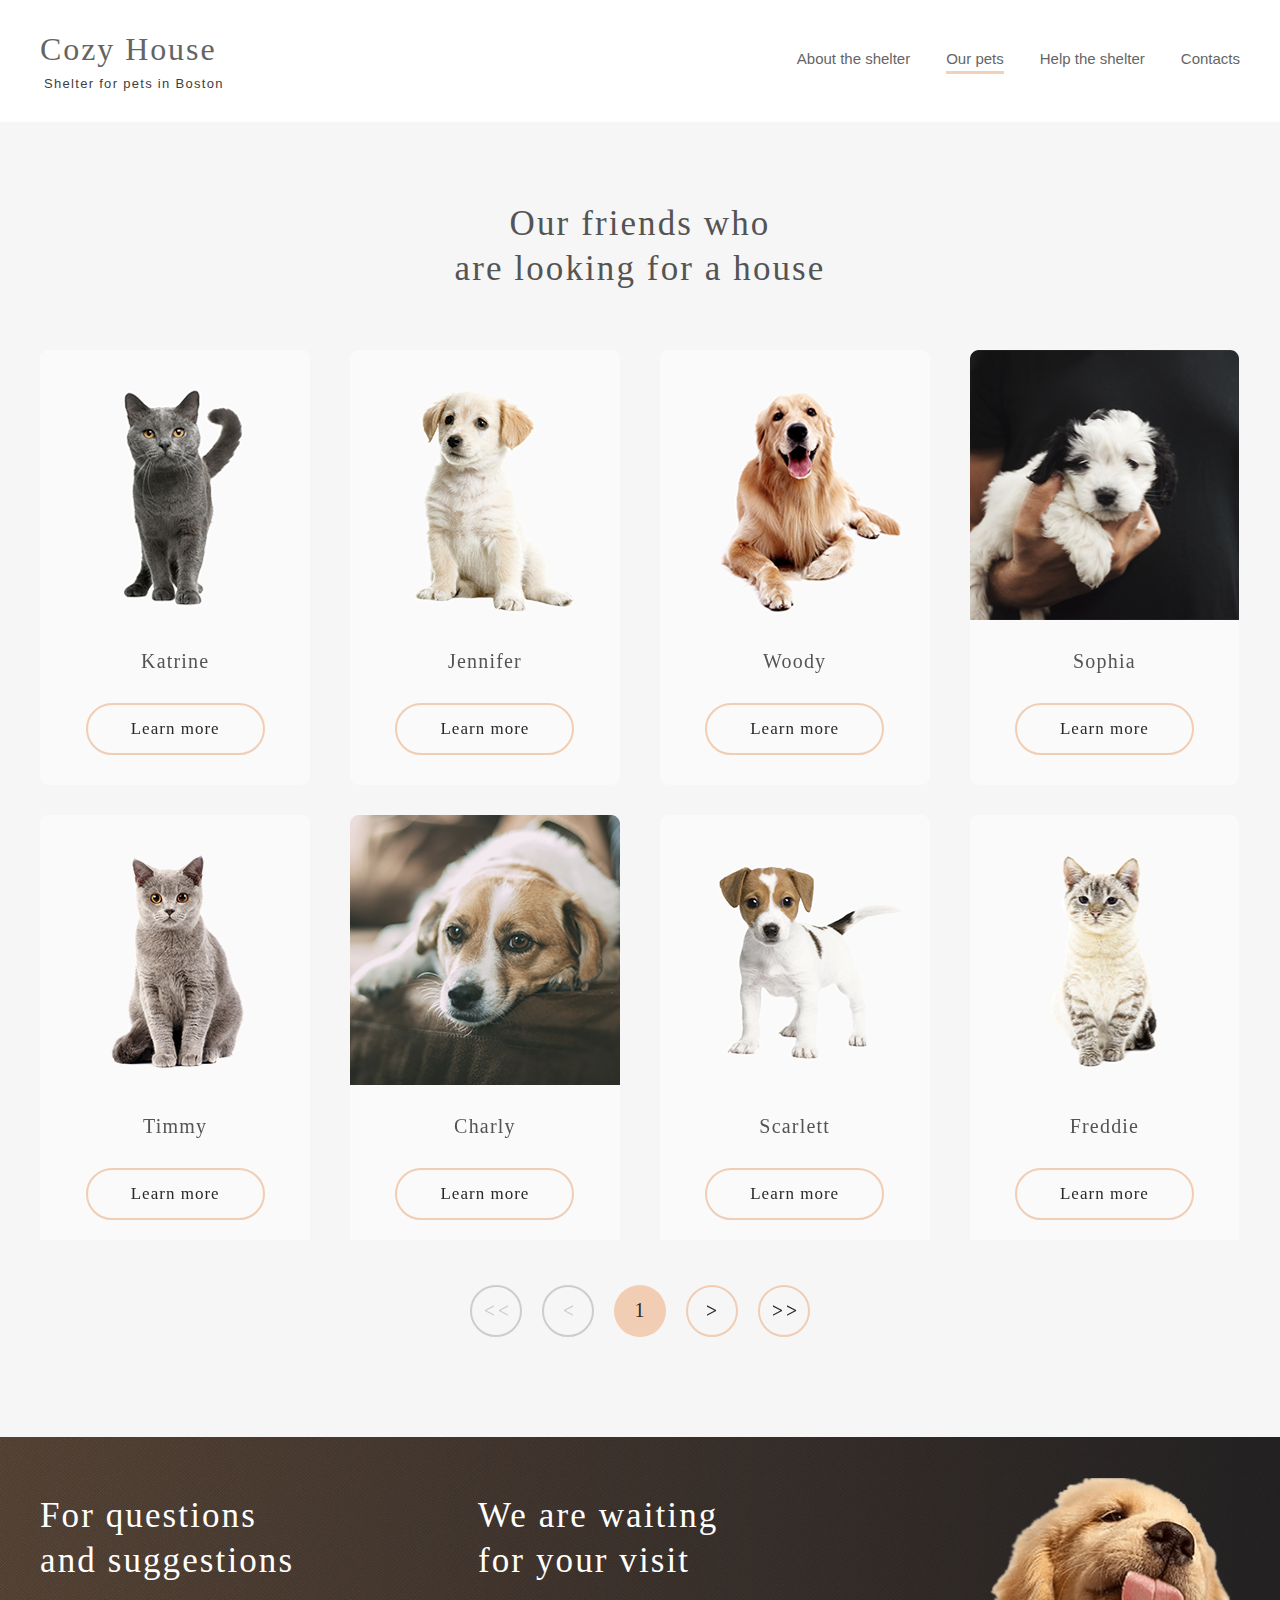
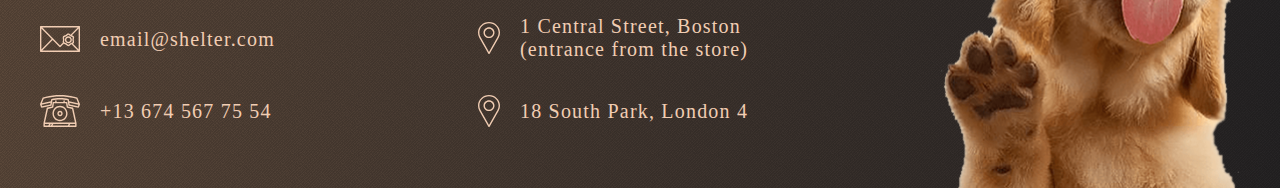
==== commit 7da95f9b: "some commit" ====
--- a/pages/pets/index.html
+++ b/pages/pets/index.html
@@ -55,11 +55,6 @@
 
 
 					</div>
-					<!-- If we need pagination -->
-					<div class="swiper-pagination"></div>
-					<!-- If we need navigation buttons -->
-					<div class="swiper-button-prev"></div>
-					<div class="swiper-button-next"></div>
 
 				</div>
 
@@ -106,11 +101,16 @@
 					</div>
 				</div> -->
 				<div class="content-toggles">
-					<div class="content-toggle-button btn-1"><img src="../../assets/icons/page2/2.svg" alt="img"></div>
-					<div class="content-toggle-button btn-1"><img src="../../assets/icons/page2/1.svg" alt="img"></div>
+					<div class="content-toggle-button btn-1 to-left-side"><img src="../../assets/icons/page2/2.svg"
+							alt="img"></div>
+					<div class="content-toggle-button btn-1 step-left"><img src="../../assets/icons/page2/1.svg" alt="img">
+					</div>
 					<div class="content-toggle-button btn-2">1</div>
-					<div class="content-toggle-button btn-3"><img src="../../assets/icons/page2/4.svg" alt="img"></div>
-					<div class="content-toggle-button btn-3"><img src="../../assets/icons/page2/3.svg" alt="img"></div>
+					<div class="content-toggle-button btn-3 step-right"><img src="../../assets/icons/page2/4.svg" alt="img">
+					</div>
+					<div class="content-toggle-button btn-3 to-right-side"><img src="../../assets/icons/page2/3.svg"
+							alt="img">
+					</div>
 				</div>
 			</div>
 		</section>
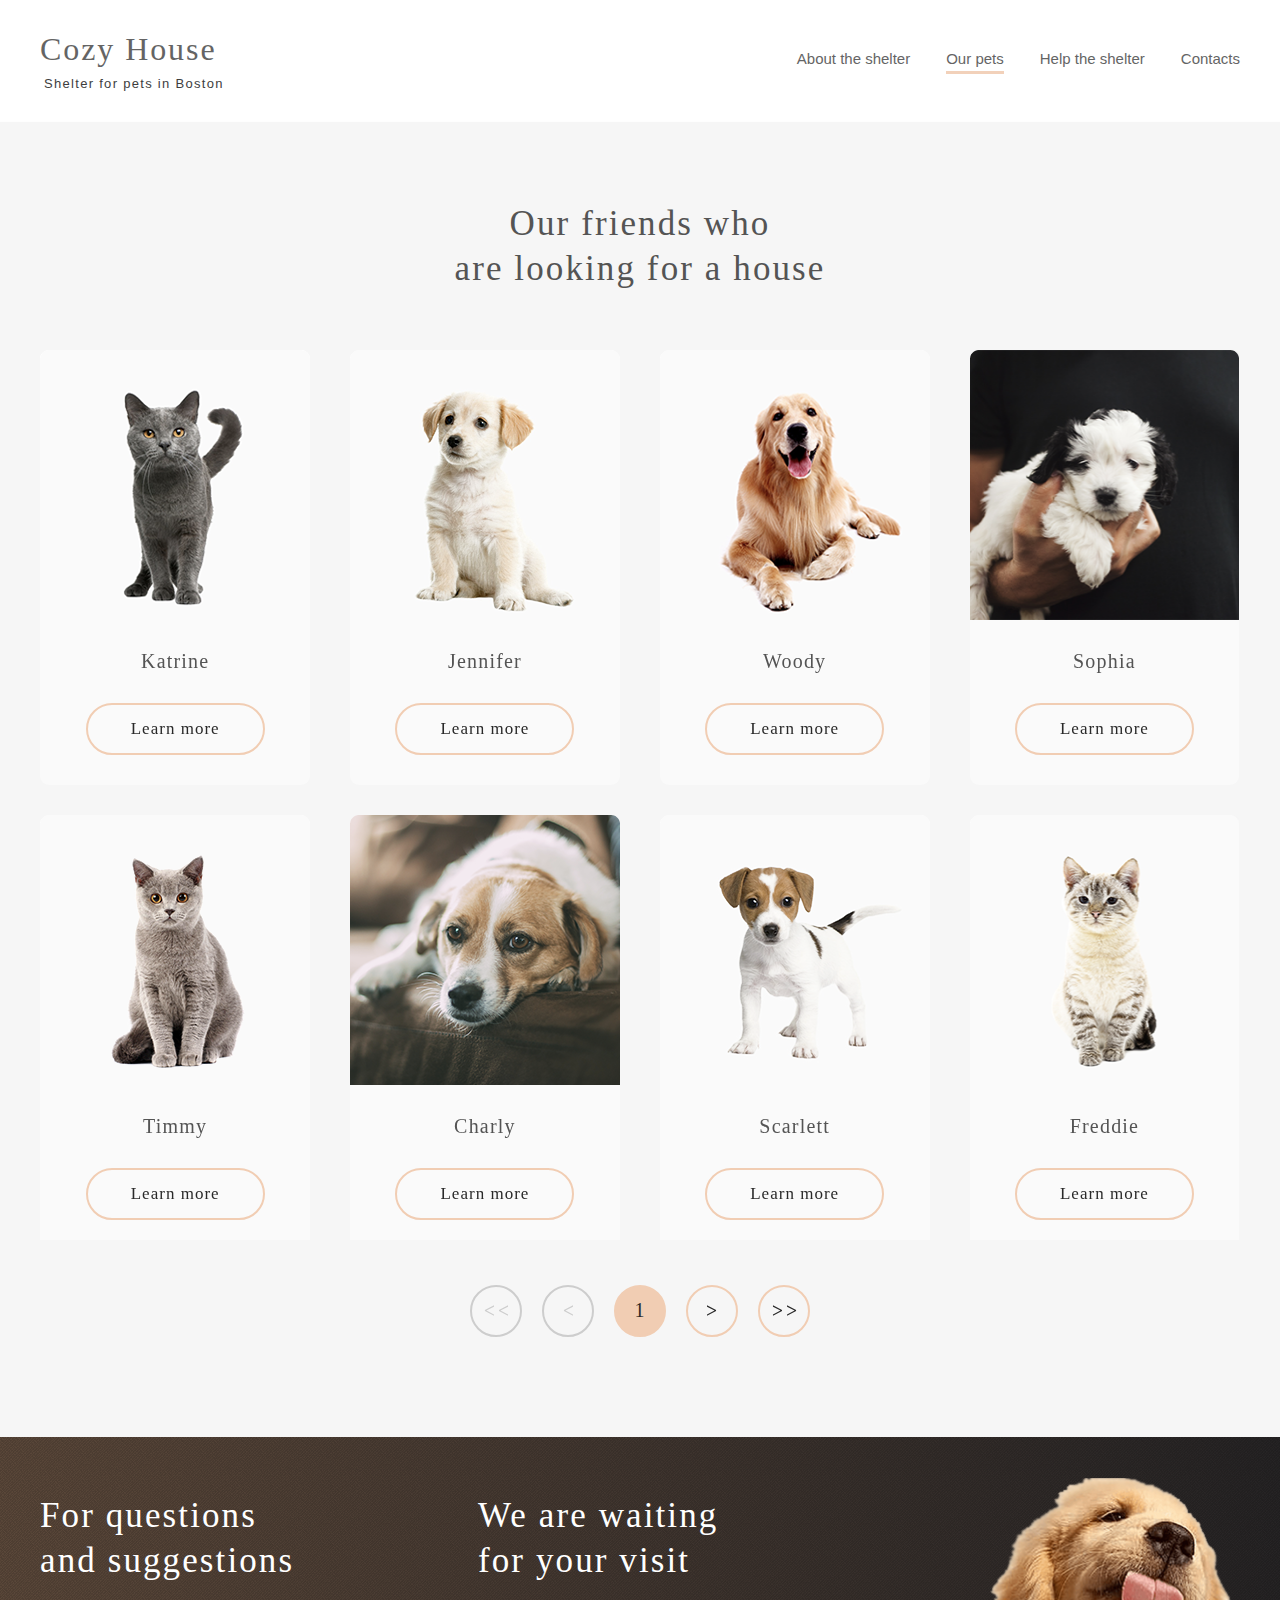
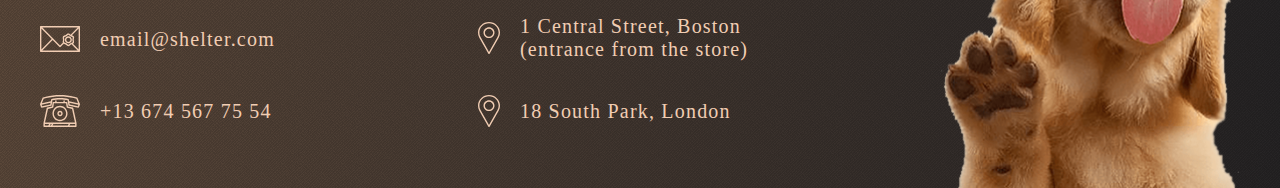
==== commit b49fd96f: "some commit" ====
--- a/pages/pets/index.html
+++ b/pages/pets/index.html
@@ -52,64 +52,18 @@
 					<!-- Additional required wrapper -->
 					<div class="swiper-wrapper">
 						<!-- Slides -->
-
-
 					</div>
 
 				</div>
-
-				<!-- <div class="friends-content">
-					<div class="content-item">
-						<img class="item-img" src="../../assets/images/png/page2/pets-katrine.png" alt="img">
-						<p class="item-title">Katrine</p>
-						<button class="item-button">Learn more</button>
-					</div>
-					<div class="content-item">
-						<img class="item-img" src="../../assets/images/png/page2/pets-jennifer.png" alt="img">
-						<p class="item-title">Jennifer</p>
-						<button class="item-button">Learn more</button>
-					</div>
-					<div class="content-item">
-						<img class="item-img" src="../../assets/images/png/page2/pets-woody.png" alt="img">
-						<p class="item-title">Woody</p>
-						<button class="item-button">Learn more</button>
-					</div>
-					<div class="content-item hidden-mobile">
-						<img class="item-img" src="../../assets/images/png/page2/pets-sophia.png" alt="img">
-						<p class="item-title">Sophia</p>
-						<button class="item-button">Learn more</button>
-					</div>
-					<div class="content-item hidden-mobile">
-						<img class="item-img" src="../../assets/images/png/page2/pets-timmy.png" alt="img">
-						<p class="item-title">Timmy</p>
-						<button class="item-button">Learn more</button>
-					</div>
-					<div class="content-item hidden-mobile">
-						<img class="item-img" src="../../assets/images/png/page2/pets-charly.png" alt="img">
-						<p class="item-title">Charly</p>
-						<button class="item-button">Learn more</button>
-					</div>
-					<div class="content-item hidden">
-						<img class="item-img" src="../../assets/images/png/page2/pets-scarlet.png" alt="img">
-						<p class="item-title">Scarlett</p>
-						<button class="item-button">Learn more</button>
-					</div>
-					<div class="content-item hidden">
-						<img class="item-img" src="../../assets/images/png/page2/pets-freddie.png" alt="img">
-						<p class="item-title">Freddie</p>
-						<button class="item-button">Learn more</button>
-					</div>
-				</div> -->
 				<div class="content-toggles">
 					<div class="content-toggle-button btn-1 to-left-side"><img src="../../assets/icons/page2/2.svg"
-							alt="img"></div>
-					<div class="content-toggle-button btn-1 step-left"><img src="../../assets/icons/page2/1.svg" alt="img">
+						class="btn-img"	alt="img"></div>
+					<div class="content-toggle-button btn-1 step-left"><img src="../../assets/icons/page2/1.svg" class="btn-img" alt="img">
 					</div>
-					<div class="content-toggle-button btn-2">1</div>
-					<div class="content-toggle-button btn-3 step-right"><img src="../../assets/icons/page2/4.svg" alt="img">
+					<div class="content-toggle-button btn-2 active">1</div>
+					<div class="content-toggle-button btn-3 step-right active"><img src="../../assets/icons/page2/4.svg" class="btn-right-img" alt="img">
 					</div>
-					<div class="content-toggle-button btn-3 to-right-side"><img src="../../assets/icons/page2/3.svg"
-							alt="img">
+					<div class="content-toggle-button btn-3 to-right-side active"><img src="../../assets/icons/page2/3.svg" class="btn-right-img" alt="img">
 					</div>
 				</div>
 			</div>
@@ -179,7 +133,7 @@
 									d="M11 5.33329C7.9674 5.33329 5.50008 7.72585 5.50008 10.6666C5.50008 13.6074 7.9674 16 11 16C14.0327 16 16.5 13.6074 16.5 10.6667C16.5 7.72592 14.0327 5.33329 11 5.33329ZM11 14.6667C8.72537 14.6667 6.87505 12.8724 6.87505 10.6667C6.87505 8.46092 8.72537 6.66667 11 6.66667C13.2747 6.66667 15.125 8.46092 15.125 10.6667C15.125 12.8724 13.2747 14.6667 11 14.6667Z"
 									fill="#F1CDB3" />
 							</svg>
-							<p>18 South Park, London 4</p>
+							<p>18 South Park, London</p>
 						</a>
 					</div>
 				</div>
--- a/pages/pets/css/style.css
+++ b/pages/pets/css/style.css
@@ -66,7 +66,7 @@
 	background-color: var(--color-light-s);	
 	transition: all ease-in-out 0.3s;
 }
-.content-item:hover .item-button, .btn-3:Hover {
+.content-item:hover .item-button {
 	border-color: var(--color-primary-light);
 	background: var(--color-primary-light);
 	transition: all ease-in-out 0.3s;
@@ -328,8 +328,7 @@
 	align-items: center;
 	justify-content: space-between;	
 	margin-bottom: -10px;
-	transition: all ease-in-out 0.3s;	
-
+	transition: all ease-in-out 0.3s;
 }
 .content-item:hover {
 	cursor: pointer;
@@ -354,7 +353,6 @@
 .swiper {
 	width: 93.7%;
 }
-
 .content-toggles {
 	display: flex;
 	justify-content: center;
@@ -373,19 +371,32 @@
 	font-size: 20px;
 	line-height: 115%;	
 	letter-spacing: 0.06em;
-	color: var(--color-dark-3xl);
-}
-.btn-1 {
+	color: var(--color-dark-3xl);	
 	border: 2px solid var(--color-dark-s);
+}
+.btn-1.active .btn-img {
+	-webkit-filter: invert(150%);
+	filter: invert(150%);
+}
+.btn-3 .btn-right-img {
+	-webkit-filter: invert(81%);
+	filter: invert(81%);
+}
+.btn-3.active .btn-right-img {
+	-webkit-filter: invert(0);
+	filter: invert(0);
+}
+.content-toggle-button.active {
+	cursor: pointer;
+	border: 2px solid var(--color-primary);	
+}
+.content-toggle-button:Hover.active {
+	border-color: var(--color-primary-light);
+	background: var(--color-primary-light);
+	transition: all ease-in-out 0.3s;
 }
 .btn-2 {
 	background: var(--color-primary);	
-}
-.btn-3 {
-	border: 2px solid var(--color-primary);
-}
-.btn-3:hover {
-	cursor: pointer;
 }
 
 @media (max-width: 900px) {
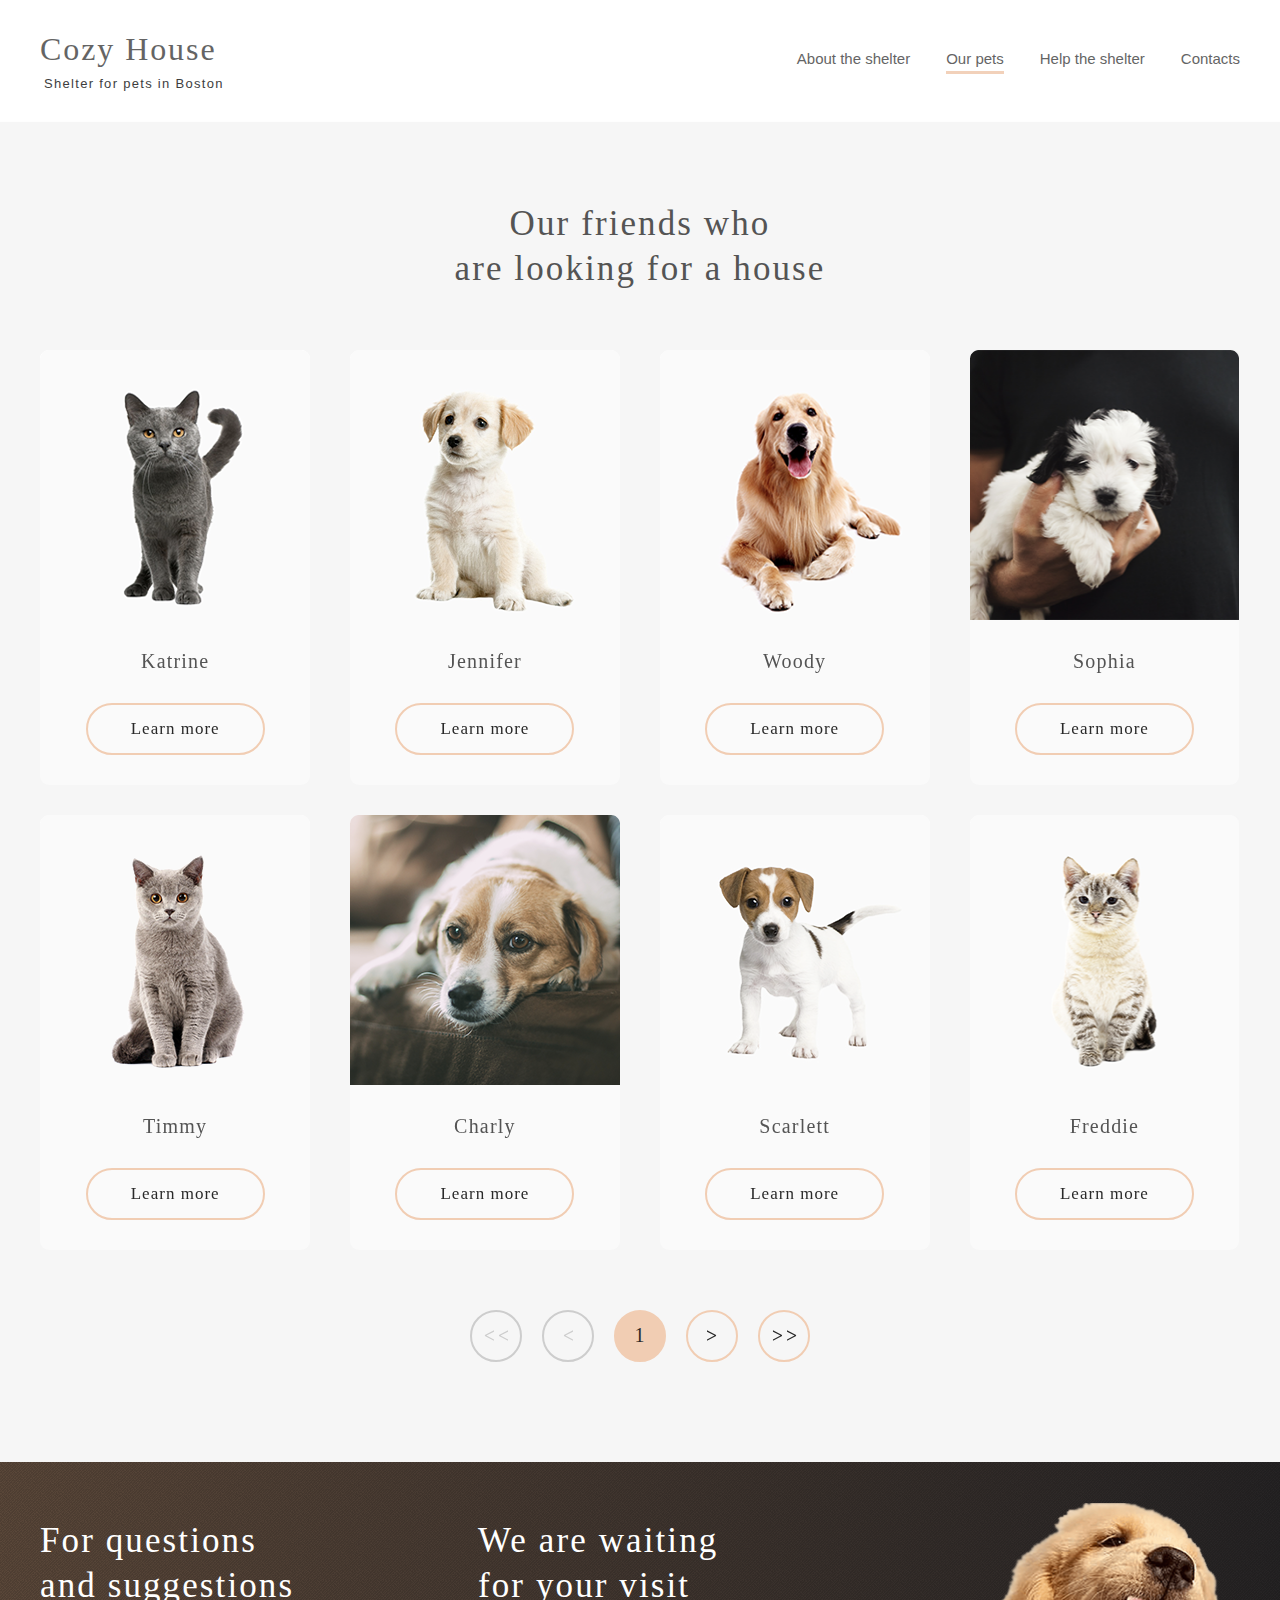
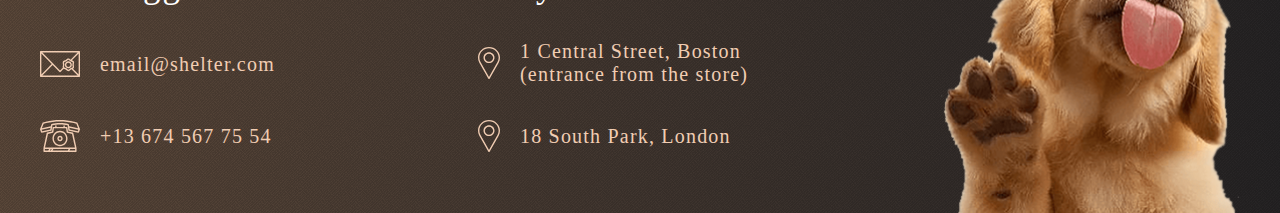
==== commit 0014a78f: "some commit" ====
--- a/pages/pets/index.html
+++ b/pages/pets/index.html
@@ -10,6 +10,7 @@
 	<link rel="stylesheet" href="https://unpkg.com/swiper@8/swiper-bundle.min.css" />
 	<link rel="stylesheet" href="../main/css/clear.css">
 	<link rel="stylesheet" href="../pets/css/style.css">
+	<link rel="stylesheet" href="../pets/css/popup.css">
 </head>
 
 <body>
@@ -57,13 +58,16 @@
 				</div>
 				<div class="content-toggles">
 					<div class="content-toggle-button btn-1 to-left-side"><img src="../../assets/icons/page2/2.svg"
-						class="btn-img"	alt="img"></div>
-					<div class="content-toggle-button btn-1 step-left"><img src="../../assets/icons/page2/1.svg" class="btn-img" alt="img">
+							class="btn-img" alt="img"></div>
+					<div class="content-toggle-button btn-1 step-left"><img src="../../assets/icons/page2/1.svg"
+							class="btn-img" alt="img">
 					</div>
 					<div class="content-toggle-button btn-2 active">1</div>
-					<div class="content-toggle-button btn-3 step-right active"><img src="../../assets/icons/page2/4.svg" class="btn-right-img" alt="img">
+					<div class="content-toggle-button btn-3 step-right active"><img src="../../assets/icons/page2/4.svg"
+							class="btn-right-img" alt="img">
 					</div>
-					<div class="content-toggle-button btn-3 to-right-side active"><img src="../../assets/icons/page2/3.svg" class="btn-right-img" alt="img">
+					<div class="content-toggle-button btn-3 to-right-side active"><img src="../../assets/icons/page2/3.svg"
+							class="btn-right-img" alt="img">
 					</div>
 				</div>
 			</div>
@@ -144,10 +148,35 @@
 		</div>
 	</footer>
 
+	<div class="popup">
+		<div class="popup__body">
+			<div class="popup__content">
+				<a href="" class="popup__close"><img src="../../assets/images/png/page1/Vector.png" alt="img"></a>
+				<div class="popup__left-side">
+					<img src="#" alt="popup-img" class="popup__img" id="pet-img">
+				</div>
+				<div class="popup__right-side">
+					<div class="popup__title"></div>
+					<div class="popup__subtitle"></div>
+					<div class="popup__text"></div>
+					<div class="popup__character">
+						<ul class="popup__list">
+							<li class="popup__list-item"><b>Age:</b> <span id="age"></span></li>
+							<li class="popup__list-item"><b>Inoculations:</b> <span id="inoculations"></span></li>
+							<li class="popup__list-item"><b>Diseases:</b> <span id="diseases"></span></li>
+							<li class="popup__list-item"><b>Parasites:</b> <span id="parasites"></span></li>
+						</ul>
+					</div>
+				</div>
+			</div>
+		</div>
+	</div>
+
 	<script src="../pets/js/friendsRender.js"></script>
 	<script src="https://unpkg.com/swiper@8/swiper-bundle.min.js"></script>
 	<script src="../pets/js/petsSlider.js"></script>
 	<script src="../pets/js/burger2.js"></script>
+	<script src="../pets/js/popap.js"></script>
 </body>
 
 </html>--- a/pages/pets/css/style.css
+++ b/pages/pets/css/style.css
@@ -53,13 +53,15 @@
 		letter-spacing: 0.06em;	
 	}
 }
+button {
+	color: var(--color-dark-3xl);
+}
 .item-button {
 	font-family: var(--font1);
 	font-size: 17px;
 	line-height: 130%;
 	letter-spacing: 0.06em;	
-	height: 52px;
-	color: var(--color-dark-3xl);
+	height: 52px;	
 	border: 2px solid var(--color-primary);
 	border-radius: 100px;
 	padding: 0 43px;
@@ -326,9 +328,10 @@
 	display: flex;
 	flex-direction: column;
 	align-items: center;
-	justify-content: space-between;	
+	justify-content: flex-start;		
+	transition: all ease-in-out 0.3s;
+	padding-bottom: 30px;	
 	margin-bottom: -10px;
-	transition: all ease-in-out 0.3s;
 }
 .content-item:hover {
 	cursor: pointer;
@@ -347,17 +350,17 @@
 	color: var(--color-dark-l);
 	margin: 30px 0;
 }
-.item-button {
-	margin-bottom: 30px;
-}
 .swiper {
 	width: 93.7%;
 }
+.swiper-wrapper {
+	padding-bottom: 10px;
+}
 .content-toggles {
 	display: flex;
 	justify-content: center;
 	align-items: center;
-	padding-top: 45px;
+	padding-top: 60px;
 }
 .content-toggle-button {
 	width: 52px;
@@ -403,6 +406,9 @@
 	.friends {			
 		padding-bottom: 76px;
 	}
+	.friends-title {
+		padding-bottom: 29px;
+	}
 	.friends-content {
 		padding-top: 14px;	
 	}
@@ -410,12 +416,18 @@
 		display: none;
 	}
 	.content-toggles {		
-		padding-top: 25px;
+		padding-top: 40px;
+	}
+	.swiper {
+		width: 75.5%;
 	}
 }
 @media (max-width: 767px) {	
 	.friends {			
 		padding: 41px 0 42px;
+	}
+	.friends-title {
+		padding-bottom: 41px;
 	}
 	.content-item.hidden, .hidden-mobile {
 		display: none;
@@ -432,10 +444,13 @@
 		line-height: 284%;
 	}
 	.content-toggles {
-		padding-top: 27.5px;
+		padding-top: 42.5px;
 	}
 	.content-toggle-button {		
 		margin: 0 5px;			
+	}
+	.swiper {
+		width: 85.5%;
 	}
 }
 
--- a/pages/pets/css/popup.css
+++ b/pages/pets/css/popup.css
@@ -0,0 +1,183 @@
+@import url('../css/variable.css');
+.hidden {
+	overflow: hidden;
+}
+.popup {
+	position: fixed;
+	width: 100%;
+	height: 100%;	
+	background: var(--color-toner);
+	top: 0;
+	left: 0;	
+	opacity: 0;
+	visibility: hidden;
+}
+.popup.open {	
+	opacity: 1;
+	visibility: visible;
+	z-index: 1;
+}
+.popup__body {
+	min-height: 100%;
+	display: flex;
+	justify-content: center;
+	align-items: center;
+	padding: 30px 10px;	
+	margin: 0 59px;
+}
+.popup__content {
+	display: flex;
+	justify-content: center;
+	align-items: center;
+	background-color: var(--color-light-s);
+	border-radius: 9px;
+	max-width: 900px;
+	max-height: 500px;
+	height: auto;	
+	position: relative;
+	margin-top: 120px;
+}
+.popup__close {
+	position:absolute;
+	display: flex;
+	justify-content: center;
+	align-items: center;
+	top: -53px;
+	right: -41px;
+	width: 52px;
+	height: 52px;	
+	border: 2px solid var(--color-primary);
+	border-radius: 50%;
+	transition: all ease-in-out 0.3s;
+}
+.popup__close:hover {
+	background-color: var(--color-primary);
+	transition: all ease-in-out 0.3s;
+}
+.popup__close.hover {
+	background-color: var(--color-primary);
+	transition: all ease-in-out 0.3s;
+}
+.popup__left-side {
+	flex: 0 0 60%;	
+	max-height: 500px;
+	max-width: 500px;	
+}
+.popup__img {	
+	width: 100%;
+	height: auto;
+	border-radius: 9px 0 0 9px;	
+}
+.popup__right-side {		
+	font-family: var(--font1);	
+	color: var(--color-dark);
+	letter-spacing: 0.06em;	
+	padding: 50px 20px 88px 0;
+	align-self: flex-start;
+}
+.popup__title {	
+	font-size: 35px;
+	line-height: 130%;	
+}
+.popup__subtitle {	
+	font-size: 20px;
+	line-height: 115%;	
+	padding: 10px 0 40px 0;
+}
+.popup__text, .popup__character {
+	font-size: 15px;
+	line-height: 110%;
+}
+.popup__text {
+	padding-bottom: 30px;
+}
+.popup__list-item {
+	position: relative;
+	padding: 10px 0 10px 14px;
+}
+.popup__list-item::before {
+	content: '';
+	position: absolute;
+	top: 37%;
+	left: 0;
+	width: 5px;
+	height: 5px;
+	background: var(--color-primary);
+	border-radius: 50%;
+	line-height: 10px;
+}
+
+@media (max-width: 768px) {
+	.popup__content {		
+		max-width: 630px;
+		max-height: 350px;		
+	}
+	.popup__subtitle {			
+		padding: 10px 0 20px 0;
+	}
+	.popup__img {	
+		width: 100%;
+		max-height: 350px;
+		border-radius: 9px 0 0 9px;	
+	}
+	.popup__left-side {
+		flex: 0 0 56.5%;			
+	}
+	.popup__right-side {				
+		padding: 10px 9px 37px 0;		
+	}
+	.popup__text {
+		font-size: 13px;		
+	}
+	.popup__character {
+		font-size: 15px;
+	}
+	.popup__text {
+		padding-bottom: 14px;
+	}
+	.popup__list-item {		
+		padding: 6px 0 6px 14px;
+	}
+
+}
+@media (max-width: 767px) {
+	.popup__left-side {
+		display: none;
+		visibility: hidden;
+	}
+	.popup__right-side {		
+		display: flex;
+		flex-direction: column;
+		justify-content: center;
+		align-items: center;
+		padding: 10px;
+		max-width: 240px;
+		max-height: 340px;
+	}
+	.popup__subtitle {			
+		padding: 10px 0 15px 0;
+	}
+	.popup__body {		
+		margin: 0 9%;
+	}
+	.popup__close {		
+		top: -51px;
+		right: -32px;		
+	}
+	.popup__text {
+		padding-bottom: 10px;
+		text-align: justify;
+	}
+	.popup__character {
+		align-self: flex-start;
+	}
+	.popup__subtitle {			
+		padding: 5px 0 10px 0;
+	}
+	.popup__list-item {		
+		padding: 4px 0 4px 14px;
+	}
+}
+
+
+
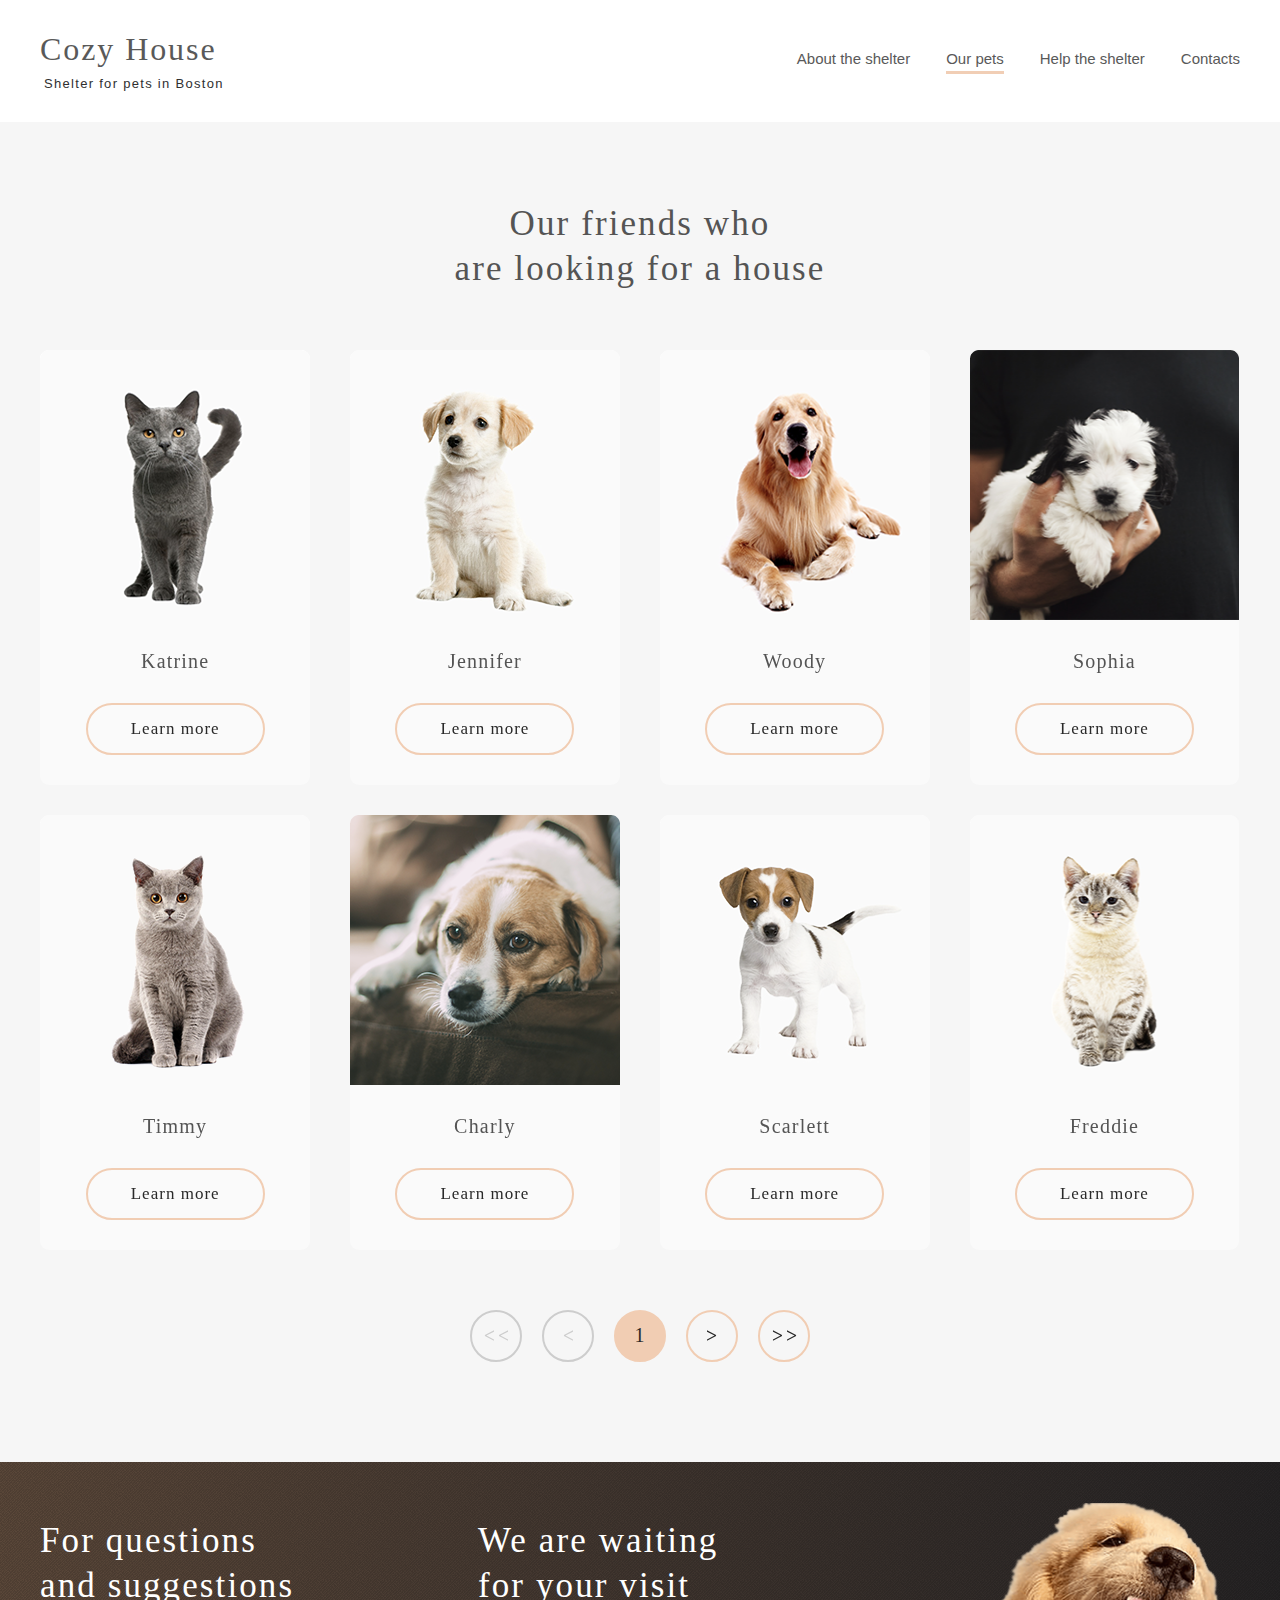
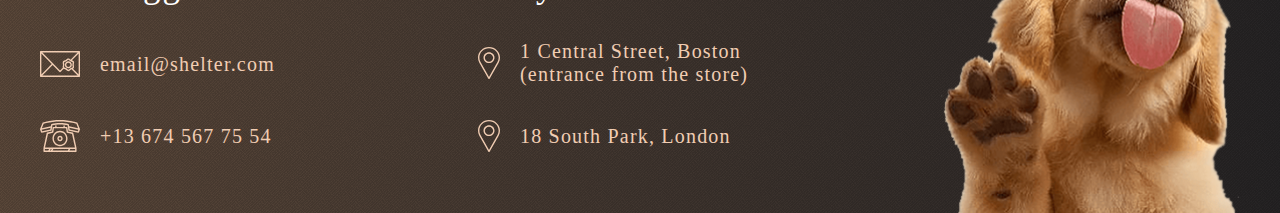
==== commit 5da90092: "some commit" ====
--- a/pages/pets/index.html
+++ b/pages/pets/index.html
@@ -28,8 +28,8 @@
 						<ul class="nav-list">
 							<li><a href="../main/index.html">About the shelter</a></li>
 							<li class="active"><a href="#">Our pets</a></li>
-							<li><a href="#">Help the shelter</a></li>
-							<li><a href="#">Contacts</a></li>
+							<li><a href="../main/index.html#help">Help the shelter</a></li>
+							<li><a href="#footer">Contacts</a></li>
 						</ul>
 					</nav>
 					<div class="header__burger">
--- a/pages/pets/css/style.css
+++ b/pages/pets/css/style.css
@@ -93,7 +93,7 @@
 	max-width: 1280px;	
 	width: 100%;
 	z-index: 100;
-	opacity: 0.9;
+	opacity: 0.97;
 }
 .header-logo:hover h1, .header-logo:hover p {
 	color: #fba566;
--- a/pages/pets/css/popup.css
+++ b/pages/pets/css/popup.css
@@ -1,4 +1,4 @@
-@import url('../css/variable.css');
+@import url("../../main/css/variable.css");
 .hidden {
 	overflow: hidden;
 }
@@ -30,12 +30,16 @@
 	justify-content: center;
 	align-items: center;
 	background-color: var(--color-light-s);
-	border-radius: 9px;
+	border-radius: 14px;
 	max-width: 900px;
 	max-height: 500px;
-	height: auto;	
+	height: auto;
 	position: relative;
 	margin-top: 120px;
+	-webkit-border-radius: 14px;
+	-moz-border-radius: 14px;
+	-ms-border-radius: 14px;
+	-o-border-radius: 14px;
 }
 .popup__close {
 	position:absolute;
@@ -65,14 +69,14 @@
 }
 .popup__img {	
 	width: 100%;
-	height: auto;
+	height: 500px;
 	border-radius: 9px 0 0 9px;	
 }
 .popup__right-side {		
 	font-family: var(--font1);	
 	color: var(--color-dark);
 	letter-spacing: 0.06em;	
-	padding: 50px 20px 88px 0;
+	padding: 50px 20px 40px 0;
 	align-self: flex-start;
 }
 .popup__title {	
@@ -117,7 +121,7 @@
 	}
 	.popup__img {	
 		width: 100%;
-		max-height: 350px;
+		height: 350px;
 		border-radius: 9px 0 0 9px;	
 	}
 	.popup__left-side {
@@ -136,7 +140,7 @@
 		padding-bottom: 14px;
 	}
 	.popup__list-item {		
-		padding: 6px 0 6px 14px;
+		padding: 3px 0 3px 14px;
 	}
 
 }
